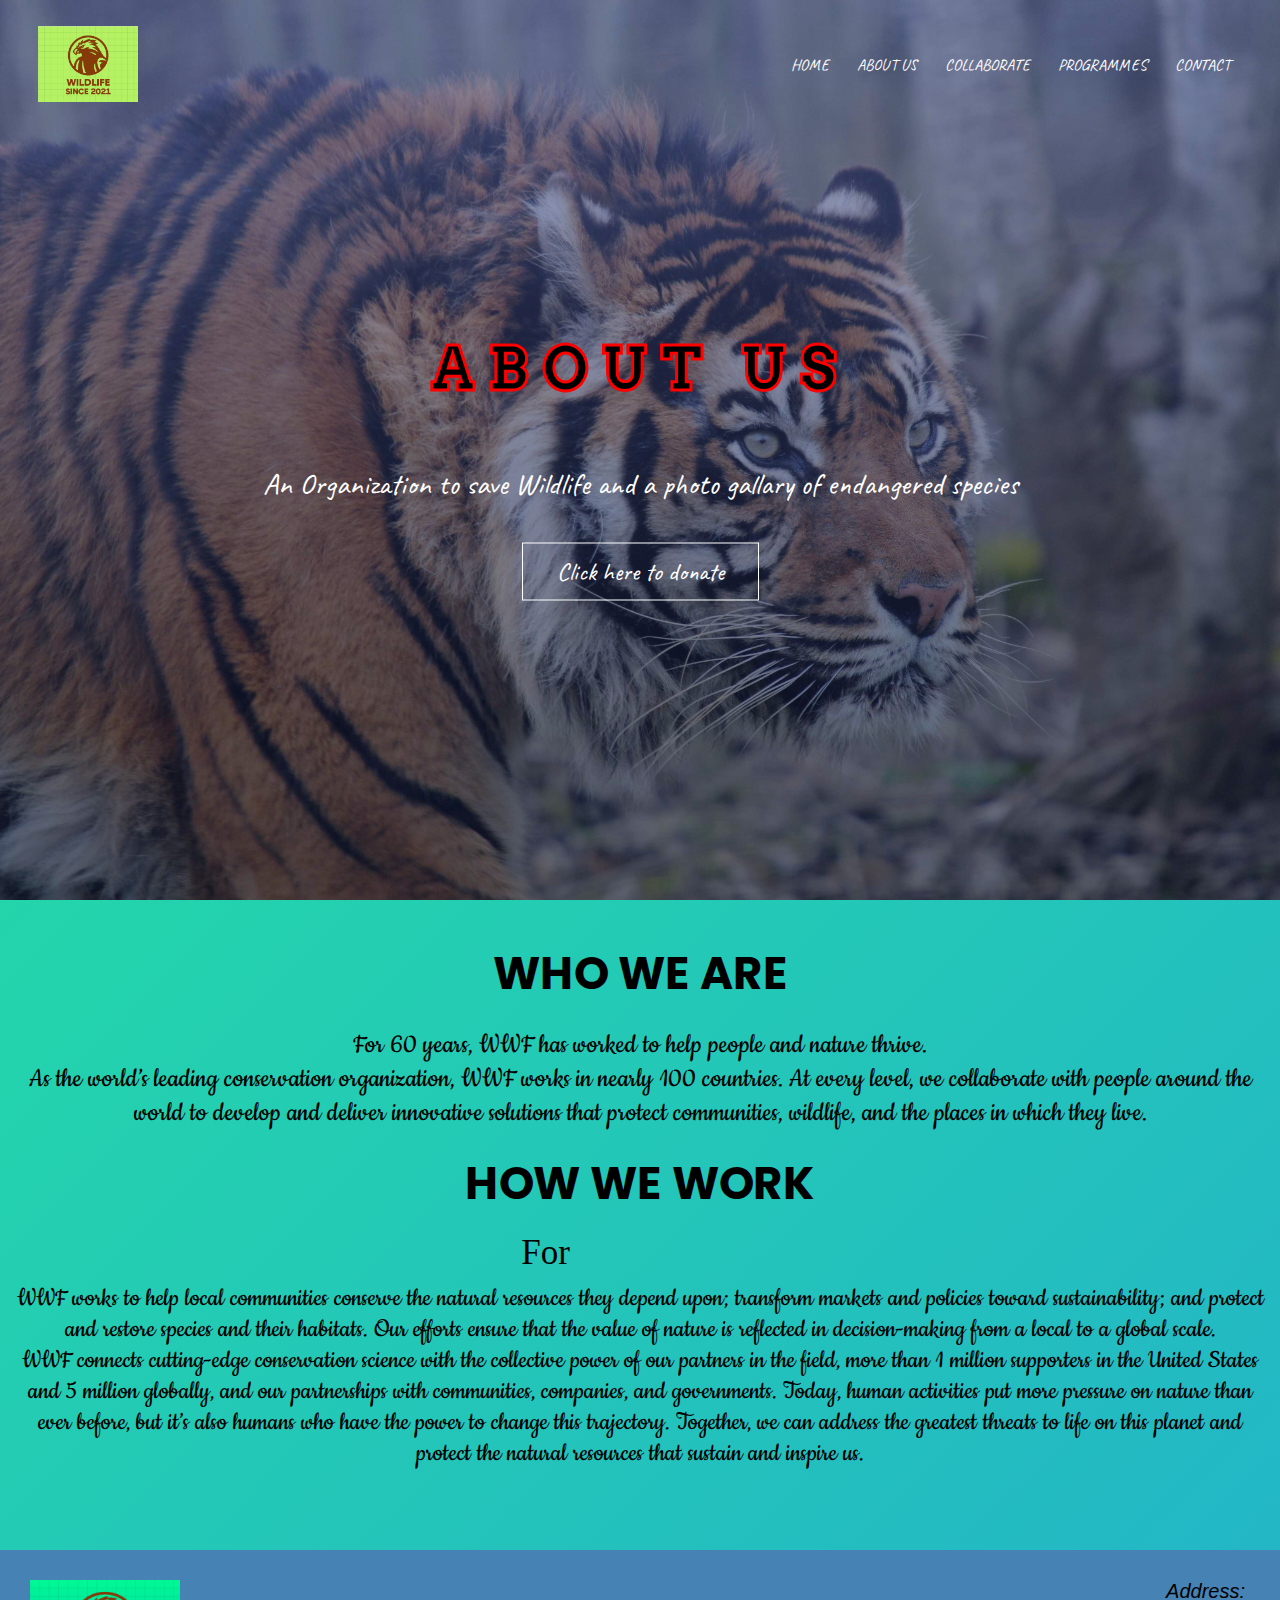
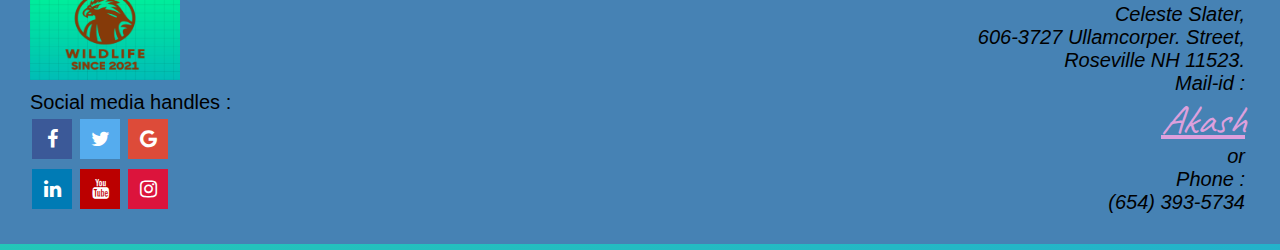
==== about.html @ 9c75f97f "Commit 5" ====
<!DOCTYPE html>
<html lang="en-GB">
<head>
    <meta charset="UTF-8">
    <title>Wildlife</title>
    <meta name="viewport" content="width=device-width, initial-scale=1.0">
    <link rel='icon' type='img/png' href='images/eagletitle.png' sizes='16x16' />
    <meta http-equiv="X-UA-Compatible" content="IE=Edge,chrome=1">
    <link href="https://fonts.googleapis.com/css2?family=Arvo:ital@1&family=Caveat:wght@400;500;600;700&family=Cookie&display=swap&family=Montserrat" rel="stylesheet">
    <link rel="stylesheet" href="https://stackpath.bootstrapcdn.com/font-awesome/4.7.0/css/font-awesome.min.css">
    <link href="https://fonts.googleapis.com/css2?family=Poppins:wght@200;300;400;600;700&display=swap" rel="stylesheet">
    <link rel="stylesheet" href="CSS/styles1.css" />
    <link rel="stylesheet" href="CSS/styles3.css" />
</head>
<body>
    <!----------Section 1---------->
    <section class="header">
        <nav>
            <a href="http://localhost:5500/index.html">
                <img src='images/logo4.png' alt='Wildlife logo'width='10%' height="10%">
            </a>
            <div class="nav-links" id=navLinks>
                <i class="fa fa-times-circle" onclick="hideMenu()"></i>
                <ul>
                    <li><a href="index.html">HOME</a></li>
                    <li><a href="about.html">ABOUT US</a></li>
                    <li><a href="">COLLABORATE</a></li>
                    <li><a href="https://india.wcs.org/Programmes" target="_blank">PROGRAMMES</a></li>
                    <li><a href="">CONTACT</a></li>
                </ul>
            </div>
            <i class="fa fa-bars" onclick="showMenu()"></i>
        </nav>
        <br>
        <div class="text-box">
            <div title="WILDLIFE">
                <svg class="svg1" width="100%" height="100%">          
                    <rect x="0" y="0" width="100%" height="100%" fill="url(#polka-dots)"> </rect>
                    <text x="50%" y="60%" text-anchor="middle">ABOUT US</text>
                </svg>
            </div>
            <p>An Organization to save Wildlife and a photo gallary of endangered species</p>
            <a href="https://lp.panda.org/donate" target="_blank" class="hero-btn">Click here to donate</a>
        </div>
        <!--Java Script-->
        <script>
            var navLinks=document.getElementById("navLinks");
            function showMenu(){
                navLinks.style.right="0";
            }
            function hideMenu(){
                navLinks.style.right='-200px'
            }
        </script>
        <!--/Java Script-->
    </section>
    <section class="abt">
        <div class="abt-div">
            <h1>WHO WE ARE</h1>
            <p>
                For 60 years, WWF has worked to help people and nature thrive.<br>

                As the world’s leading conservation organization, WWF works in nearly 100 countries. 
                At every level, we collaborate with people around the world to develop and deliver 
                innovative solutions that protect communities, wildlife, and the places in which they live.<br>
            </p>
            <h1>HOW WE WORK</h1>
            <b style="font-family: 'Roboto';font-weight: 300;">For</b>
            <div class="dropping-texts">
                <div>Nature</div>
                <div>People</div>
                <div>ever</div>
            </div>
            <br> 
            <p style="font-family: 'Cookie', cursive;font-size: 28px;">
                WWF works to help local communities conserve the natural resources they depend upon; 
                transform markets and policies toward sustainability; and protect and restore species and their habitats. 
                Our efforts ensure that the value of nature is reflected in decision-making from a local to a global scale.<br>
                WWF connects cutting-edge conservation science with the collective power of our partners in the field, 
                more than 1 million supporters in the United States and 5 million globally, and our partnerships with communities, companies, and governments.
                Today, human activities put more pressure on nature than ever before, but it’s also humans who have the power to change this trajectory. 
                Together, we can address the greatest threats to life on this planet and protect the natural resources that sustain and inspire us.<br>
            </p> 
        </div>
    </section> 
    <section class="end">
        <a href="">
           <img src='images/logo1.png' alt='Wildlife logo' width='10%' height='10%'>
        </a>
        <div class="end-div1">
           <address>
              Address:<br>
              Celeste Slater,<br>
              606-3727 Ullamcorper. Street,<br>
              Roseville NH 11523.<br>
              Mail-id :<br>
              <a href="mailto:akash2003m@gmail.com" style="color: plum;font-size: 40px;">Akash</a><br>
              or<br>
              Phone :<br>
              (654) 393-5734
           </address>
        </div>
        <div class="end-div2">
           <p>Social media handles : </p>
           <a href="#" class="fa fa-facebook"></a>
           <a href="#" class="fa fa-twitter"></a>
           <a href="#" class="fa fa-google"></a><br>
           <a href="#" class="fa fa-linkedin"></a>
           <a href="#" class="fa fa-youtube"></a>
           <a href="#" class="fa fa-instagram"></a>
        </div>
     </section>   
</body>
</html>
---- CSS/styles1.css ----
*{
    margin: 0;
    padding: 0;
    scroll-behavior: smooth;
    font-family: 'Caveat', cursive;
}
.header{
    min-height: 100vh;
    width: 100%;
    background-image: linear-gradient(rgba(75, 88, 150, 0.6),rgba(4,9,30,0.6)),url(../images/banner.jpg);
    background-position: center;
    background-size: cover;
    position: relative;
}
nav{
    display: flex;
    padding: 2% 3%;
    justify-content: space-between;
    align-items: center;
}
nav img{
    width: 100px;
}
.nav-links{
    flex:1;
    text-align: right;
}
.nav-links ul li{
    list-style: none;
    display: inline-block;
    padding: 8px 12px;
    position: relative;
}
.nav-links ul li a{
    color: white;
    text-decoration: none;
    font-size: 16px;
}
.nav-links ul li::after{
    content: '';
    width: 0%;
    height: 2px;
    background: red;
    display: block;
    margin: auto;
    transition: 0.4s;
}
.nav-links ul li:hover::after{
    width: 100%;
}
.text-box{
    width: 90%;
    color: #ffff;
    position: absolute;
    top: 50%;
    left: 50%;
    transform: translate(-50%,-50%);
    text-align: center;
}
/*.text-box h1{
    font-size: 40px;
}*/
.text-box p{
    margin: 10px 0 40px;
    font-size: 30px;
    color: white;
}
.hero-btn{
    display: inline-block;
    text-decoration: none;
    color: white;
    border: 1px solid white;
    padding: 12px 34px;
    background: transparent;
    position: relative;
    font-size: 25px;
    cursor: pointer;
}
.hero-btn:hover{
    border: 1px solid red;
    background: red;
    transition: 2s;
}
nav .fa{
    display: none;
}
.svg1 text {
    font-family: Arvo;
    letter-spacing: 10px;
    stroke: #ff0000;
    font-size: 60px;
    letter-spacing: 13px;
    font-weight: 700;
    stroke-width: 3;
    text-align: center;
    animation: textAnimate 4s infinite alternate;  
}
@keyframes textAnimate {
    0% {
      stroke-dasharray: 0 50%;
      stroke-dashoffset:  20%;
      fill:hsl(0, 0%, 99%);
    }
    100% {
      stroke-dasharray: 50% 0;
      stroke-dashoffstet: -20%;
      fill: hsla(189, 68%, 75%,0%)
    }
}
@media(max-width:700px) {
    html,body{
        overflow-x: hidden;
    }
    .text-box h1{
        font-size: 18px;
        margin: 10px 0 40px;
        color: white;
    }
    .nav-links ul li{
        display: block;
    }
    .svg1 text {
        font-size: 40px;
    }
    .nav-links{
        position: absolute;
        background: crimson;
        font-size: 28px;
        height: 100vh;
        width: 200px;
        top: 0;
        right: -200px;
        text-align: left;
        z-index: 2;
        transition: 1s;
    }
    nav .fa{
        display: block;
        color: #ffff;
        margin: 10px;
        font-size: 22px;
        cursor: pointer;
    }
    .nav-links ul{
        padding: 30px;
    }
}
/*Next*/
.overview {
    padding-top: 40px;
    padding-bottom: 40px;
    padding-left: auto;
    padding-right: auto;
    display: inline-block;
    height:100%;
    background: linear-gradient(-45deg, #ff0000, #c4c274, #23a6d5, #23d5ab);
    background-size: 400% 400%;
    animation: gradient 15s ease infinite;
}
@keyframes gradient {
    0% {
        background-position: 0% 50%;
    }
    50% {
        background-position: 100% 50%;
    }
    100% {
        background-position: 0% 50%;
    }
}
.overview{
    width: 100%;
    color: #ffff;
    text-align: center;
}
.animation {
    display: block;
    letter-spacing: 10px;
    font-weight: 700;
    text-align: center;
    margin: auto;
}
.animation text{
    font-size: 60px;
    font-family: 'Montserrat';
}
.text-copy {
    fill: none;
    stroke: #ff0000;
    stroke-dasharray: 6% 29%;
    stroke-width: 5px;
    stroke-dashoffset: 0%;
    animation: stroke-offset 5.5s infinite linear;
}
.text-copy:nth-child(1){
  stroke: red;
  animation-delay: -1;
}
.text-copy:nth-child(2){
  stroke: black;
  animation-delay: -2s;
}
.text-copy:nth-child(3){
  stroke: black;
  animation-delay: -3s;
}
.text-copy:nth-child(4){
  stroke: black;
  animation-delay: -4s;
}
.text-copy:nth-child(5){
  stroke: black;
  animation-delay: -5s;
}
@keyframes stroke-offset{
  100% {stroke-dashoffset: -35%;}
}
.overview p{
    margin: 10px 0 40px;
    font-size: 28px;
    color: black;
    font-family: 'Cookie', cursive;
}
.overview p strong{
    font-family: 'Arvo', serif;
}
@media(max-width:700px){
    .overview {
        background-size: 2500% 400%;
        animation: gradient 30s ease infinite;
    }
    .animation {
        letter-spacing: 13px;
        font-weight: 800;       
    }
    .animation text{
        font-size: 45px;
        font-family:'Poppins';
        text-align: center;
        position: absolute;
    }
}
/*Next*/
---- CSS/styles3.css ----
.abt{
    padding-top: 30px;
    padding-bottom: 20px;
    position: absolute;
    display: block;
    height: 100%;
    background: linear-gradient(-45deg, #ff0000, #c4c274, #23a6d5, #23d5ab);
    background-size: 400% 400%;
    animation: gradient 15s ease infinite;
    width: 100%;
    color: #000000;
    text-align: center;
}

.abt-div{
    margin:0px;
    text-align:center;
    font-family:'Roboto';
    font-size:35px;
    font-weight:100;
    overflow:hidden;
}
@media(max-width:700px){
    html,body{
        overflow-x: hidden;
    }
    .abt {
        background: grey;
    }
    .abt-div{
        width: 100%;
        position: absolute;
        background: grey;
    }
    .abt-div p{
        padding: 10px;
        font-family: 'Cookie', cursive;
        font-size: 15px;
        background: grey;

    }
    
}
.abt-div h1{
    padding: 10px;
    font-family: 'Poppins';
    font-size: 45px;
}
.abt-div p{
    padding: 10px;
    font-family: 'Cookie', cursive;
    font-size: 30px;
}
@import url('https://fonts.googleapis.com/css?family=Roboto:100,300,400');
.dropping-texts {
  display: inline-block;
  width: 180px;
  text-align: center;
  height: 36px;
  font-family: 'Roboto';
}

.dropping-texts  div{
  font-size:0px;
  opacity:0;
  position:absolute;
  font-weight:300; 
  font-family: 'Roboto';  
  box-shadow: 0px 60px 25px -20px rgba(0,0,0,0.5);
}
.dropping-texts  div:nth-child(1) {
  animation: roll 5s linear infinite 0s;
}
.dropping-texts  div:nth-child(2) {
  animation: roll 5s linear infinite 1s;
}
.dropping-texts  div:nth-child(3) {
  animation: roll 5s linear infinite 2s;
}
@keyframes roll {
  0% {
    font-size:0px;
    opacity:0;
    margin-left:-30px;
    margin-top:0px;
    transform: rotate(-25deg);
  }
  3% {
    opacity:1;
    transform: rotate(0deg);
  }
  5% {
    font-size:inherit;
    opacity:1;
    margin-left:0px;
    margin-top:0px;
  }
  20% {
    font-size:inherit;
    opacity:1;
    margin-left:0px;
    margin-top:0px;
    transform: rotate(0deg);
  }
  27% {
    font-size:0px;
    opacity:0.5;
    margin-left:20px;
    margin-top:100px;
  }
  100% {
    font-size:0px;
    opacity:0;
    margin-left:-30px;
    margin-top:0px;
    transform: rotate(15deg);
  }
}
@keyframes gradient {
    0% {
        background-position: 0% 50%;
    }
    50% {
        background-position: 100% 50%;
    }
    100% {
        background-position: 0% 50%;
    }
}
.end{
    margin-top: 650px;
    background-color: steelblue;
    display: flex;
    position: relative; 
    padding:30px 35px 30px 30px;
}
.end img{
    width: 150px;
    height: 100px;
}
.end-div1{
    flex:1;
    text-align: right;
}
.end-div1 address{
    font-size: 20px;
    font-family: 'Zen Kurenaido', sans-serif;
}
.end-div2{
    position: absolute;
    bottom:30px;
}
.end-div2 p{
    font-size: 20px;
    font-family: 'Zen Kurenaido', sans-serif;
}
.fa {
    padding: 10px;
    font-size: 20px;
    width: 20px;
    text-align: center;
    text-decoration: none;
    margin: 5px 2px;
}
.fa:hover {
    opacity: 0.7;
}
.fa-facebook {  
    background: #3B5998;
    color: white;
}
.fa-twitter {
    background: #55ACEE;
    color: white;
}
.fa-google {
    background: #dd4b39;
    color: white;
}
.fa-linkedin {
    background: #007bb5;
    color: white;
}
.fa-youtube {
    background: #bb0000;
    color: white;
}
.fa-instagram {
    background: crimson;
    color: white;
}
@media(max-width: 700px){ 
    .end{
        padding:15px 15px 15px 15px;
        margin-top: 1336px;
    }
    .end-div2{
        bottom: 15px;
    }
    .end-div2 p{
        font-size: 15px;
    }
    .end img{
        width: 100px;
    }
}
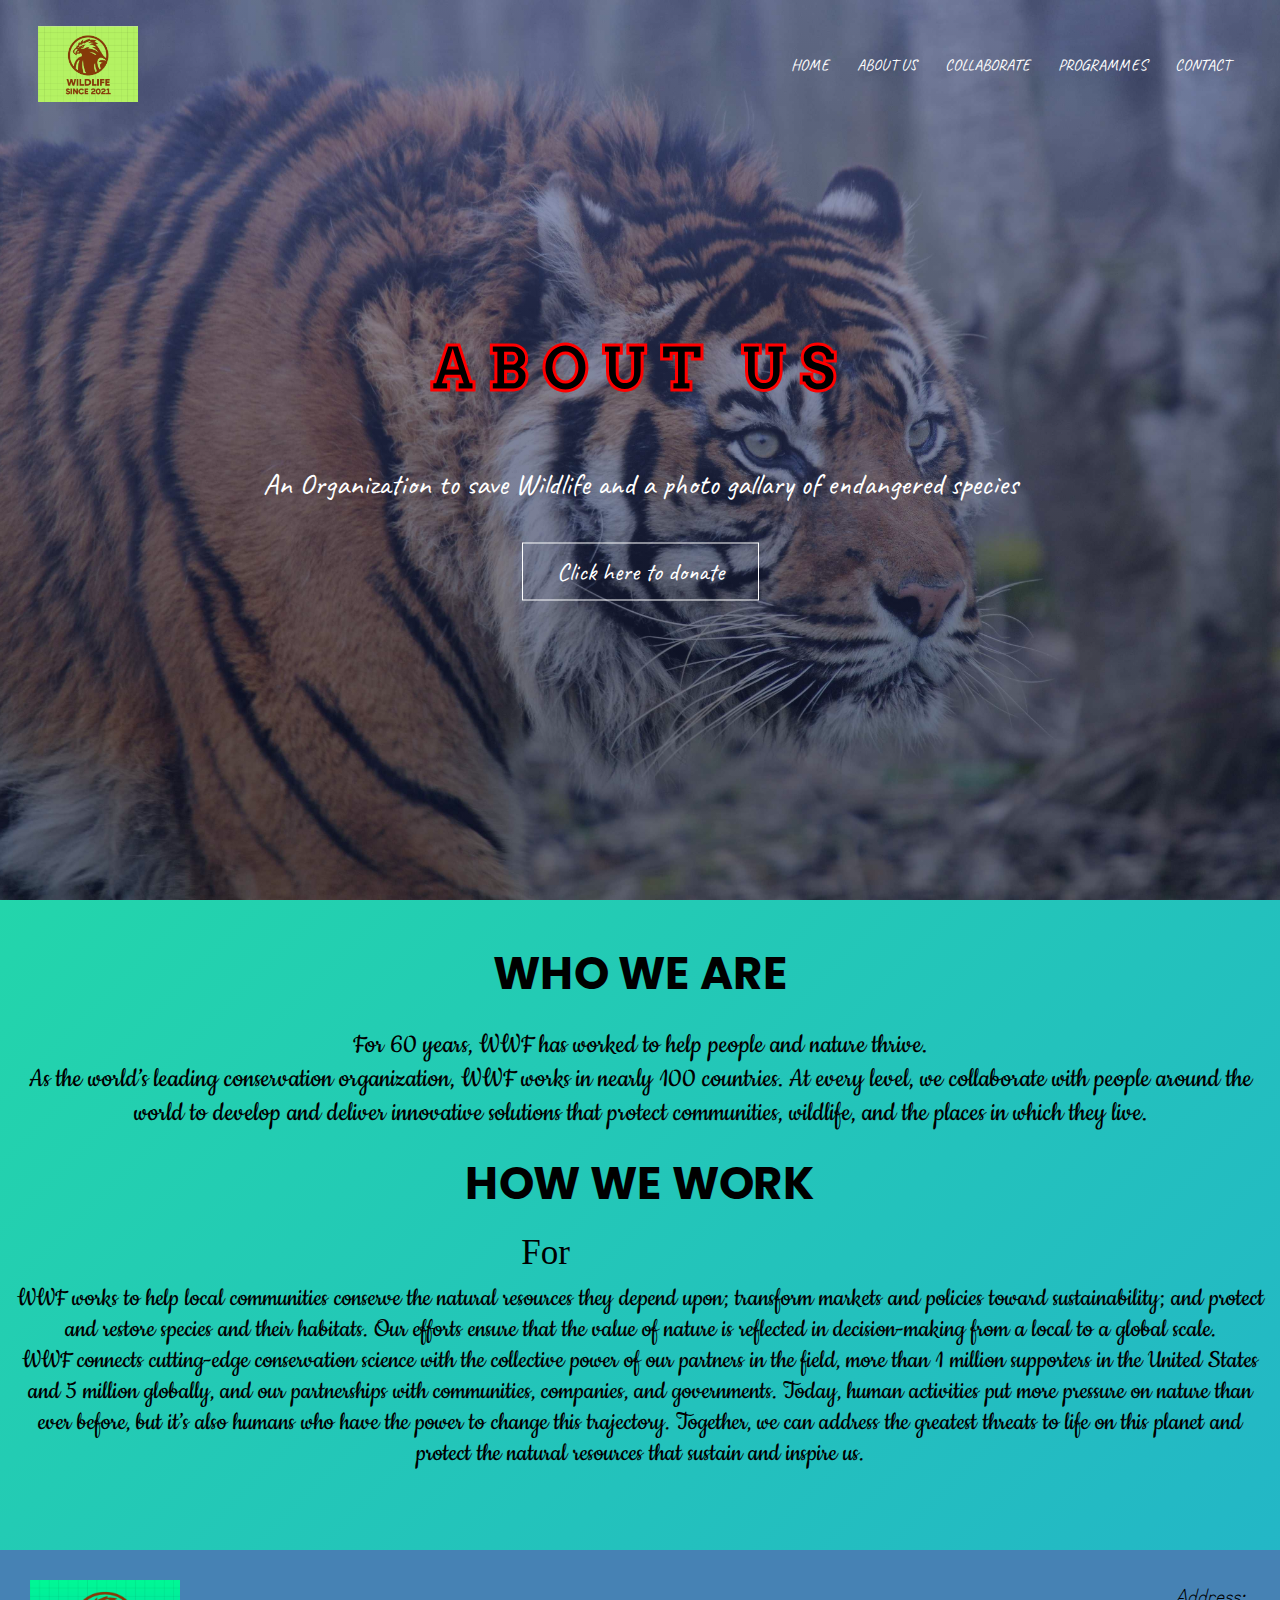
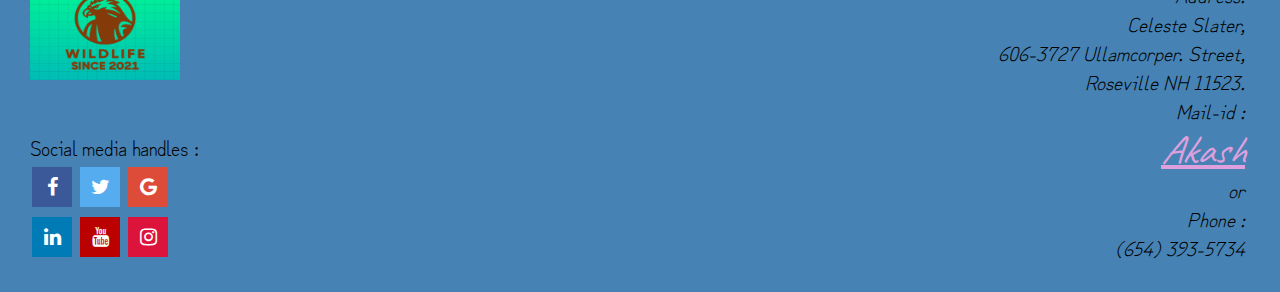
==== commit e8224394: "Commit 5.0.1" ====
--- a/about.html
+++ b/about.html
@@ -9,6 +9,8 @@
     <link href="https://fonts.googleapis.com/css2?family=Arvo:ital@1&family=Caveat:wght@400;500;600;700&family=Cookie&display=swap&family=Montserrat" rel="stylesheet">
     <link rel="stylesheet" href="https://stackpath.bootstrapcdn.com/font-awesome/4.7.0/css/font-awesome.min.css">
     <link href="https://fonts.googleapis.com/css2?family=Poppins:wght@200;300;400;600;700&display=swap" rel="stylesheet">
+    <link href="https://fonts.googleapis.com/css2?family=Courgette&family=Merienda&display=swap" rel="stylesheet">
+   <link href="https://fonts.googleapis.com/css2?family=Zen+Kurenaido&display=swap" rel="stylesheet">
     <link rel="stylesheet" href="CSS/styles1.css" />
     <link rel="stylesheet" href="CSS/styles3.css" />
 </head>
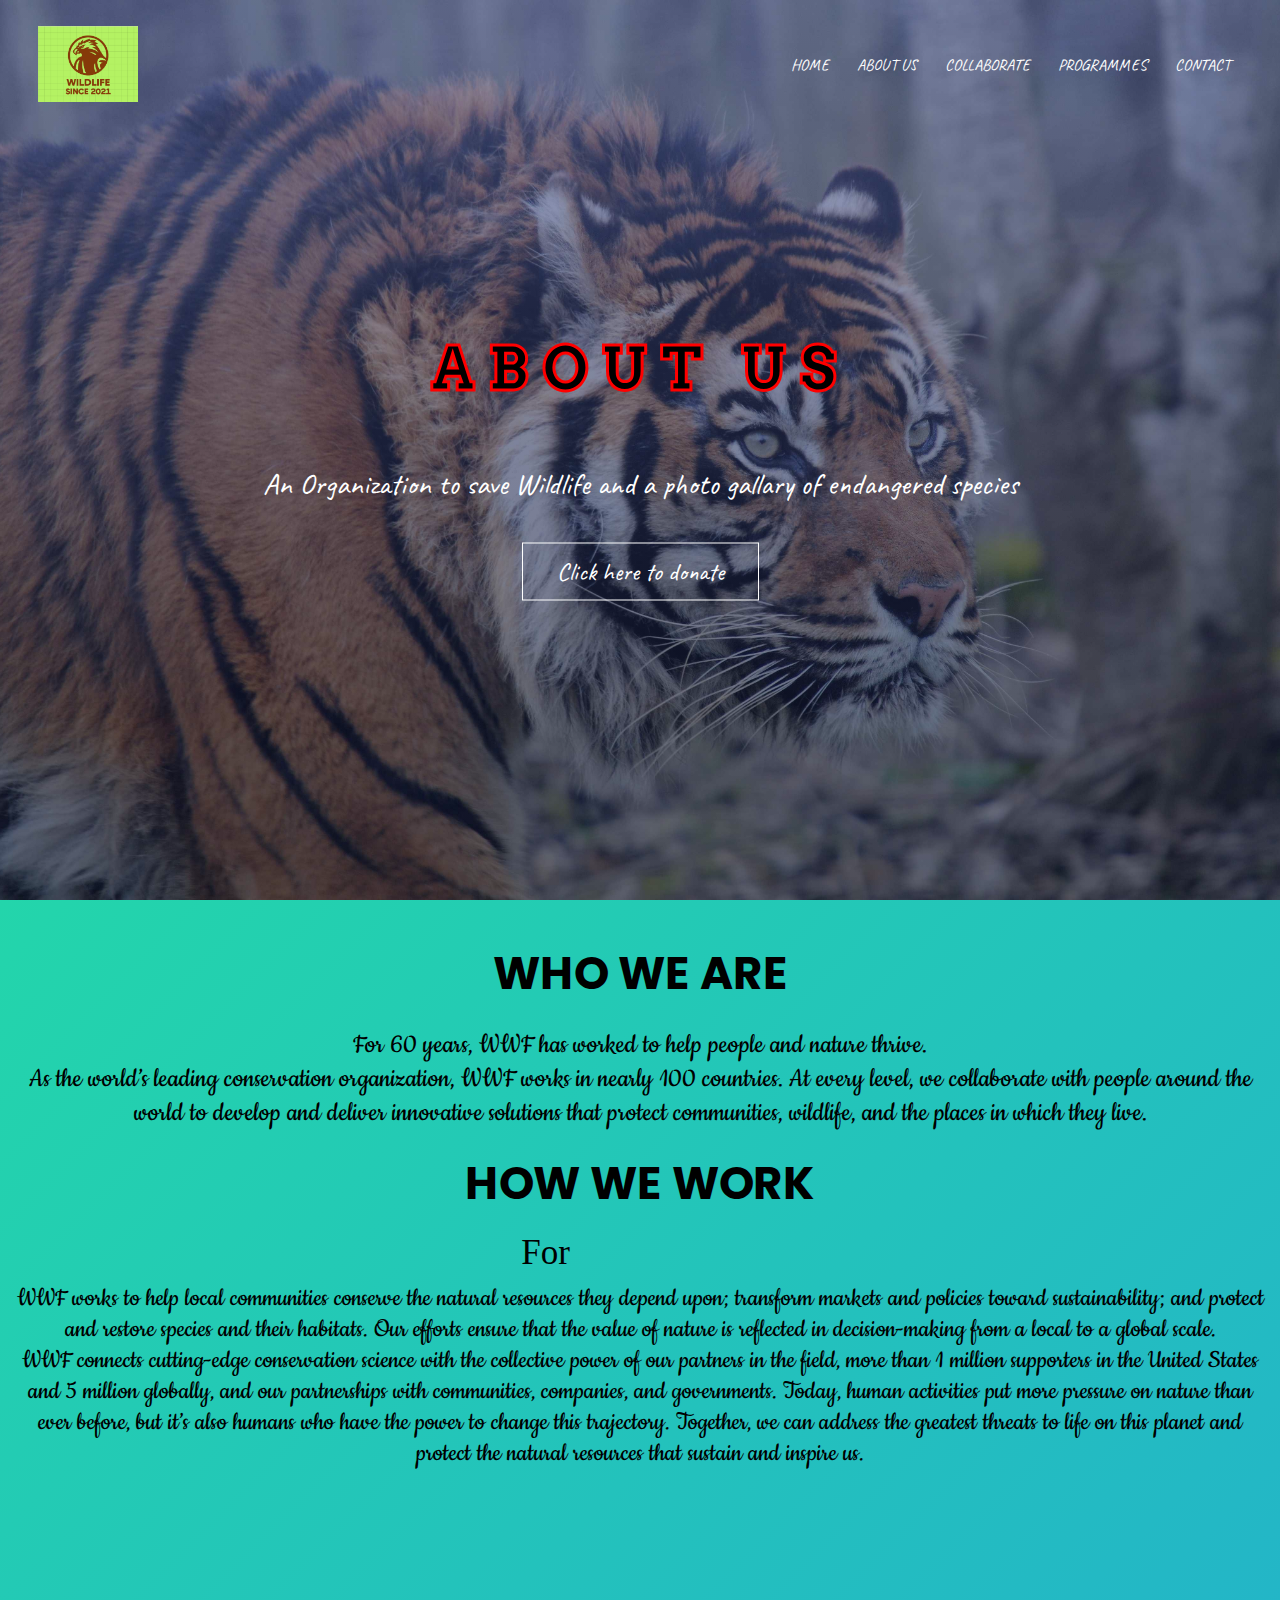
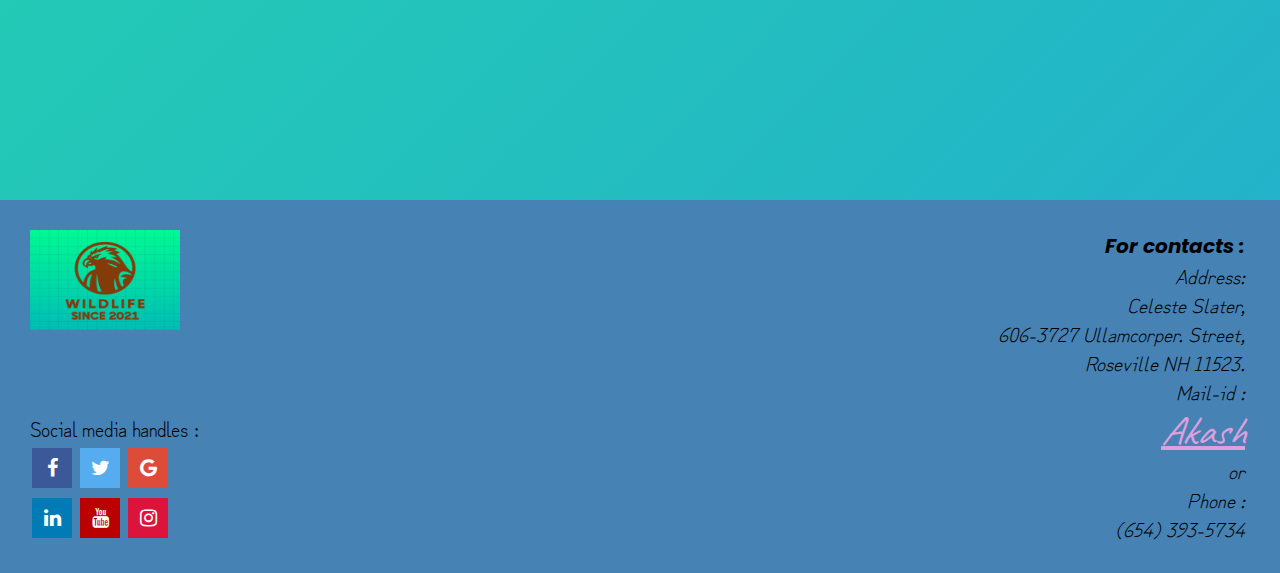
==== commit 483f36de: "Commit 5.2" ====
--- a/about.html
+++ b/about.html
@@ -10,7 +10,7 @@
     <link rel="stylesheet" href="https://stackpath.bootstrapcdn.com/font-awesome/4.7.0/css/font-awesome.min.css">
     <link href="https://fonts.googleapis.com/css2?family=Poppins:wght@200;300;400;600;700&display=swap" rel="stylesheet">
     <link href="https://fonts.googleapis.com/css2?family=Courgette&family=Merienda&display=swap" rel="stylesheet">
-   <link href="https://fonts.googleapis.com/css2?family=Zen+Kurenaido&display=swap" rel="stylesheet">
+    <link href="https://fonts.googleapis.com/css2?family=Zen+Kurenaido&display=swap" rel="stylesheet">
     <link rel="stylesheet" href="CSS/styles1.css" />
     <link rel="stylesheet" href="CSS/styles3.css" />
 </head>
@@ -26,16 +26,16 @@
                 <ul>
                     <li><a href="index.html">HOME</a></li>
                     <li><a href="about.html">ABOUT US</a></li>
-                    <li><a href="">COLLABORATE</a></li>
+                    <li><a href="https://www.worldwildlife.org/about/careers" target="_blank">COLLABORATE</a></li>
                     <li><a href="https://india.wcs.org/Programmes" target="_blank">PROGRAMMES</a></li>
-                    <li><a href="">CONTACT</a></li>
+                    <li><a href="#con-scroll">CONTACT</a></li>
                 </ul>
             </div>
             <i class="fa fa-bars" onclick="showMenu()"></i>
         </nav>
         <br>
         <div class="text-box">
-            <div title="WILDLIFE">
+            <div title="ABOUT US">
                 <svg class="svg1" width="100%" height="100%">          
                     <rect x="0" y="0" width="100%" height="100%" fill="url(#polka-dots)"> </rect>
                     <text x="50%" y="60%" text-anchor="middle">ABOUT US</text>
@@ -85,12 +85,18 @@
             </p> 
         </div>
     </section> 
-    <section class="end">
-        <a href="">
+    <section class="hi">
+        <div>
+            
+        </div>
+    </section>
+    <section class="end" id="con-scroll">
+        <a href="index.html">
            <img src='images/logo1.png' alt='Wildlife logo' width='10%' height='10%'>
         </a>
         <div class="end-div1">
            <address>
+              <b style="font-family: Poppins;">For contacts :</b><br>
               Address:<br>
               Celeste Slater,<br>
               606-3727 Ullamcorper. Street,<br>
@@ -111,6 +117,6 @@
            <a href="#" class="fa fa-youtube"></a>
            <a href="#" class="fa fa-instagram"></a>
         </div>
-     </section>   
+    </section>   
 </body>
 </html>--- a/CSS/styles3.css
+++ b/CSS/styles3.css
@@ -127,8 +127,15 @@
         background-position: 0% 50%;
     }
 }
+.hi{
+    min-height: 100vh;
+    width: 100%;
+    background-image: linear-gradient(rgba(0, 0, 0, 0),rgba(0,0,0,0));
+    background-position: center;
+    background-size: cover;
+    position: relative;
+}
 .end{
-    margin-top: 650px;
     background-color: steelblue;
     display: flex;
     position: relative; 
@@ -192,7 +199,8 @@
 @media(max-width: 700px){ 
     .end{
         padding:15px 15px 15px 15px;
-        margin-top: 1336px;
+        margin-top: 696px;
+        position: absolute;
     }
     .end-div2{
         bottom: 15px;
